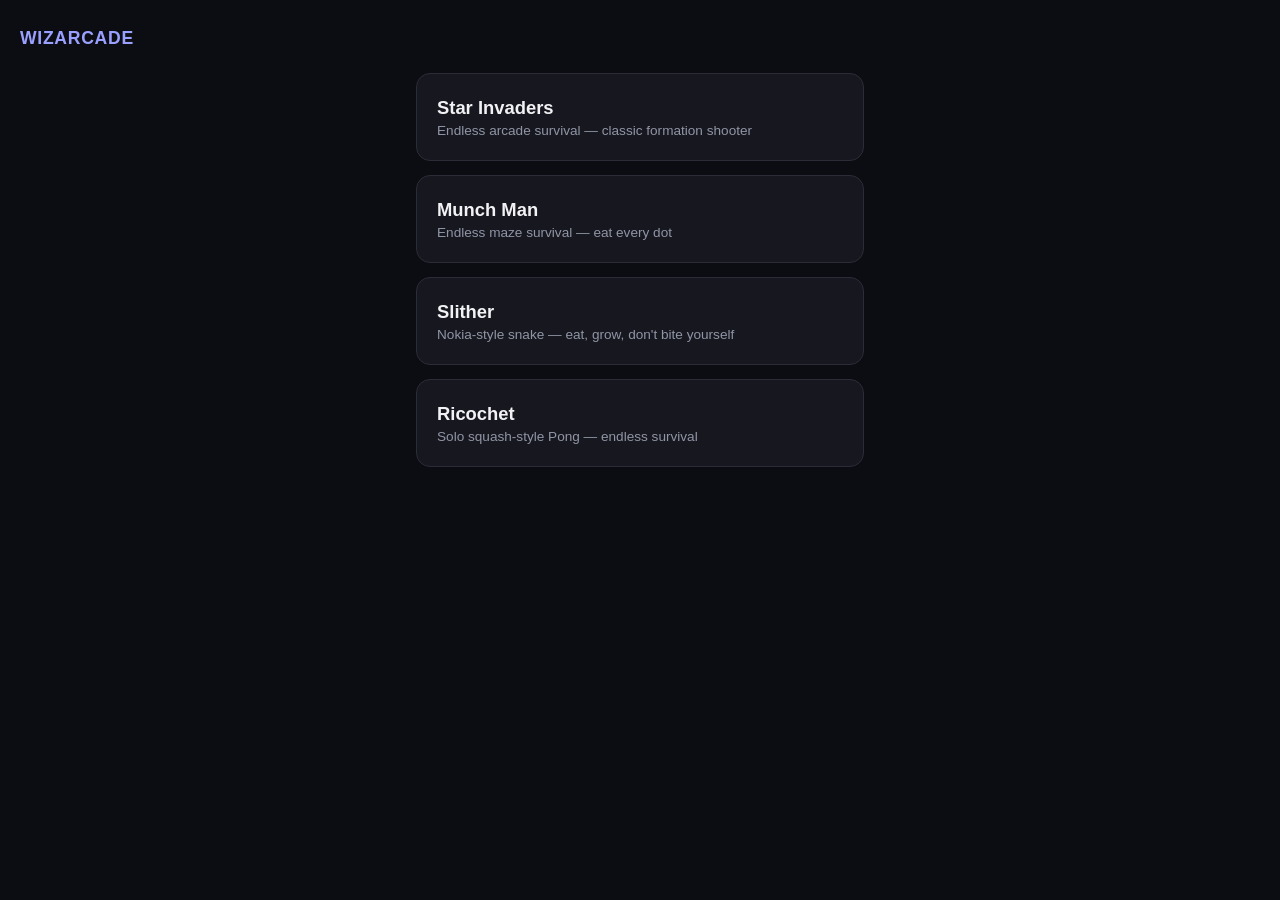
==== index.html @ e2623172 "Housekeeping" ====
<!DOCTYPE html>
<html lang="en">
<head>
<meta charset="UTF-8">
<meta name="viewport" content="width=device-width, initial-scale=1, maximum-scale=1, user-scalable=no, viewport-fit=cover">
<title>WizArcade</title>
<link rel="stylesheet" href="style.css">
</head>
<body>
  <header class="wordmark">WizArcade</header>

  <main class="tile-grid" id="tile-grid"></main>

  <script>
    // Add a new game by adding one entry here — no other markup changes needed.
    const GAMES = [
      {
        title: "Star Invaders",
        subtitle: "Endless arcade survival — classic formation shooter",
        href: "games/star-invaders/index.html"
      },
      {
        title: "Munch Man",
        subtitle: "Endless maze survival — eat every dot",
        href: "games/munch-man/index.html"
      },
      {
        title: "Slither",
        subtitle: "Nokia-style snake — eat, grow, don't bite yourself",
        href: "games/slither/index.html"
      },
      {
        title: "Ricochet",
        subtitle: "Solo squash-style Pong — endless survival",
        href: "games/ricochet/index.html"
      }
    ];

    const grid = document.getElementById("tile-grid");
    for (const game of GAMES) {
      const a = document.createElement("a");
      a.className = game.test ? "tile tile--test" : "tile";
      a.href = game.href;
      a.innerHTML = `
        <span class="tile-title">${game.title}</span>
        <span class="tile-subtitle">${game.subtitle}</span>
      `;
      grid.appendChild(a);
    }
  </script>
</body>
</html>
---- style.css ----
* {
  box-sizing: border-box;
}

html, body {
  margin: 0;
  padding: 0;
  min-height: 100%;
  background: #0c0d12;
  color: #f2f2f5;
  font-family: -apple-system, BlinkMacSystemFont, "Segoe UI", Roboto, Helvetica, Arial, sans-serif;
}

body {
  padding: env(safe-area-inset-top) env(safe-area-inset-right) env(safe-area-inset-bottom) env(safe-area-inset-left);
}

.wordmark {
  padding: 28px 20px 8px;
  font-size: 1.1rem;
  font-weight: 600;
  letter-spacing: 0.04em;
  color: #9aa0ff;
  text-transform: uppercase;
}

.tile-grid {
  display: grid;
  grid-template-columns: 1fr;
  gap: 14px;
  padding: 16px;
  max-width: 480px;
  margin: 0 auto;
}

.tile {
  display: flex;
  flex-direction: column;
  justify-content: center;
  gap: 4px;
  min-height: 88px;
  padding: 16px 20px;
  border-radius: 14px;
  background: #17181f;
  border: 1px solid #2a2c38;
  text-decoration: none;
  color: inherit;
  -webkit-tap-highlight-color: transparent;
  touch-action: manipulation;
}

.tile:active {
  background: #1f2130;
  border-color: #4a4dff;
}

.tile-title {
  font-size: 1.15rem;
  font-weight: 700;
}

.tile-subtitle {
  font-size: 0.85rem;
  color: #9095a5;
}
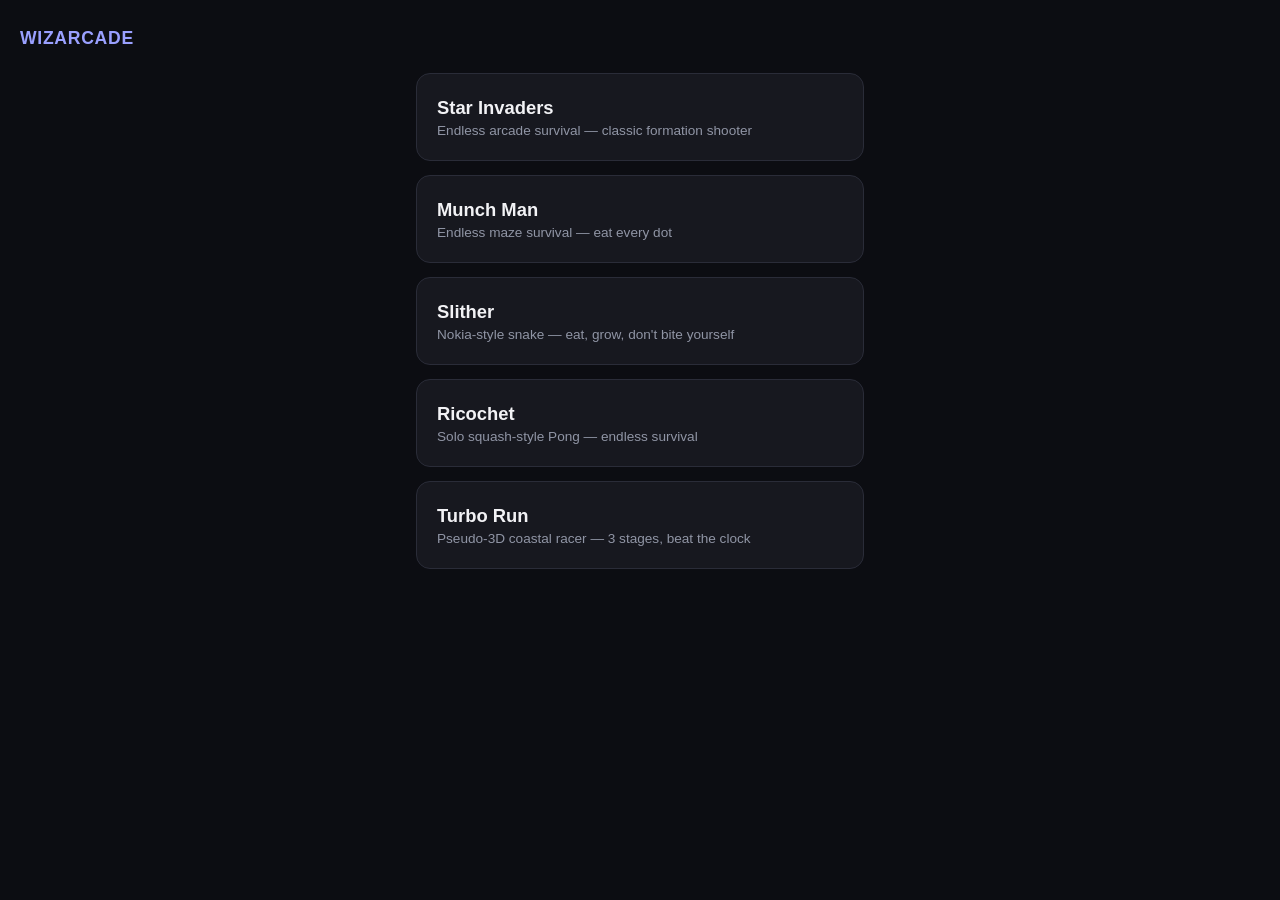
==== commit 959129f8: "Housekeeping" ====
--- a/index.html
+++ b/index.html
@@ -33,6 +33,11 @@
         title: "Ricochet",
         subtitle: "Solo squash-style Pong — endless survival",
         href: "games/ricochet/index.html"
+      },
+      {
+        title: "Turbo Run",
+        subtitle: "Pseudo-3D coastal racer — 3 stages, beat the clock",
+        href: "games/turbo-run/index.html"
       }
     ];
 
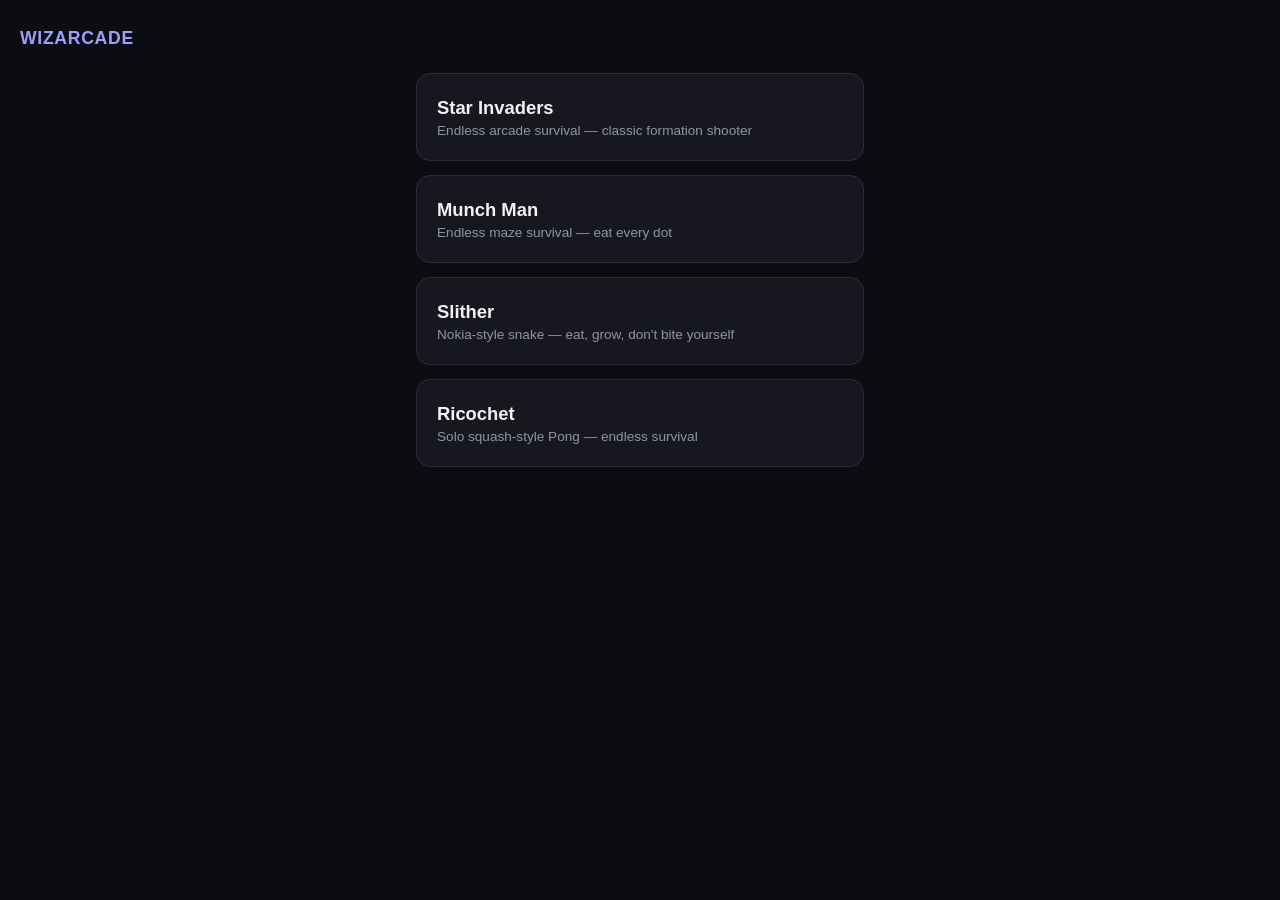
==== commit dcdb0ddb: "Housekeeping" ====
--- a/index.html
+++ b/index.html
@@ -33,11 +33,6 @@
         title: "Ricochet",
         subtitle: "Solo squash-style Pong — endless survival",
         href: "games/ricochet/index.html"
-      },
-      {
-        title: "Turbo Run",
-        subtitle: "Pseudo-3D coastal racer — 3 stages, beat the clock",
-        href: "games/turbo-run/index.html"
       }
     ];
 
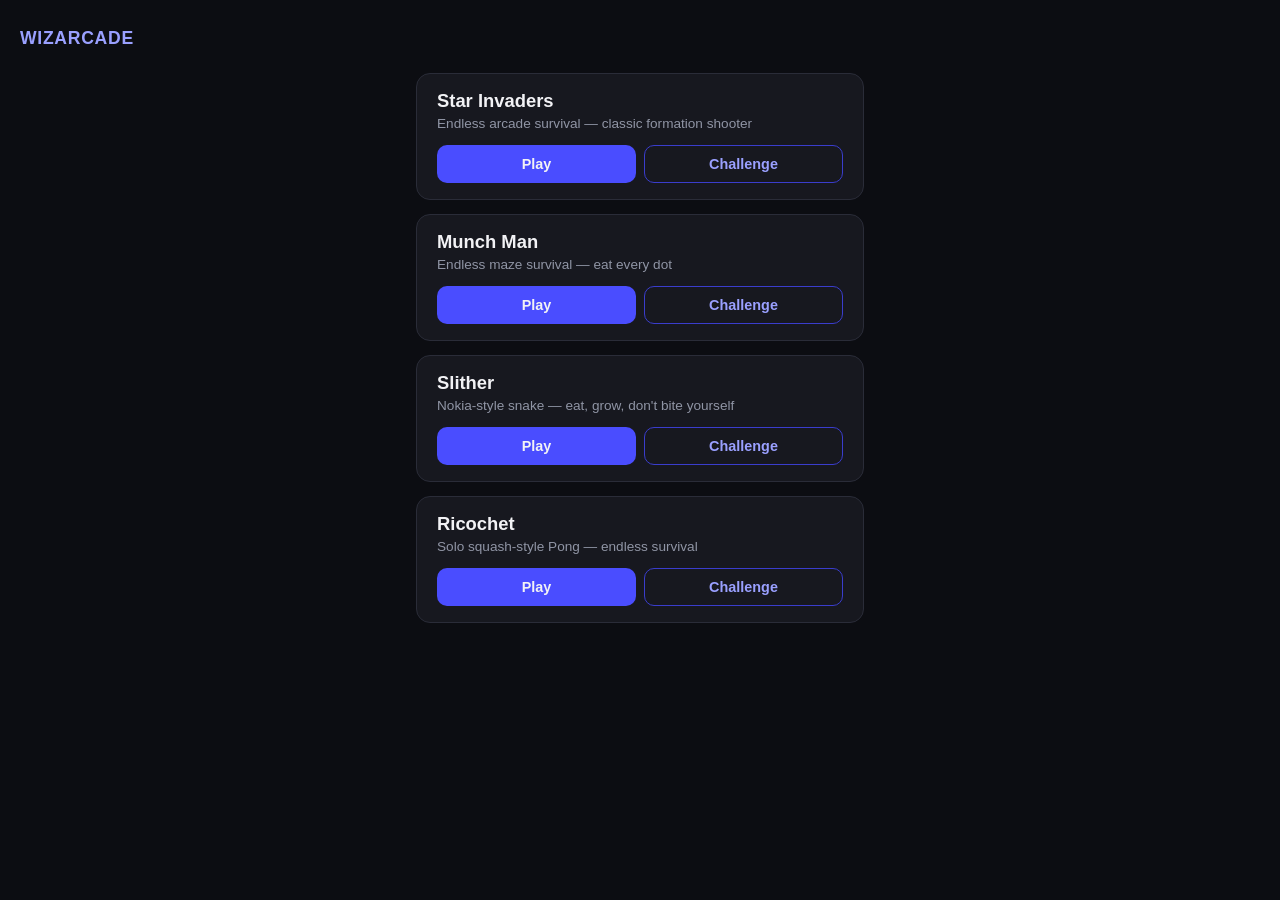
==== commit 27bc1802: "Add Challenge button to game cards with Discord webhook announcement Each tile now has Play + Challe" ====
--- a/index.html
+++ b/index.html
@@ -4,7 +4,7 @@
 <meta charset="UTF-8">
 <meta name="viewport" content="width=device-width, initial-scale=1, maximum-scale=1, user-scalable=no, viewport-fit=cover">
 <title>WizArcade</title>
-<link rel="stylesheet" href="style.css">
+<link rel="stylesheet" href="style.css?v=2">
 </head>
 <body>
   <header class="wordmark">WizArcade</header>
@@ -12,6 +12,11 @@
   <main class="tile-grid" id="tile-grid"></main>
 
   <script>
+    // Discord webhook for the "Challenge" button's fire-and-forget announcement.
+    // Create it in Discord: wiz-arcade channel → Edit Channel → Integrations →
+    // Webhooks → New Webhook → Copy Webhook URL, then paste it below.
+    const CHALLENGE_WEBHOOK_URL = "https://discordapp.com/api/webhooks/1526768840053227570/HiKzRRxW1dPnwQTEvMR4b59d7uFpFrnxXbPN5ZXPyjrOeFLLGlQDXr90_cuAp0ousdJ2";
+
     // Add a new game by adding one entry here — no other markup changes needed.
     const GAMES = [
       {
@@ -36,16 +41,88 @@
       }
     ];
 
+    async function sendChallenge(gameTitle, challenger, opponent) {
+      if (!CHALLENGE_WEBHOOK_URL) {
+        alert("Challenges aren't set up yet — no webhook URL configured.");
+        return;
+      }
+      try {
+        await fetch(CHALLENGE_WEBHOOK_URL, {
+          method: "POST",
+          headers: { "Content-Type": "application/json" },
+          body: JSON.stringify({
+            content: `**${challenger}** has challenged **${opponent}** to a game of **${gameTitle}**! 🎮`
+          })
+        });
+      } catch (err) {
+        // Fire-and-forget: no retry, no UI error state.
+      }
+    }
+
+    // Slug used to deep-link into a specific game's challenge form, e.g.
+    // index.html?challenge=ricochet — derived from the games/<slug>/ path.
+    function slugFor(game) {
+      const match = game.href.match(/games\/([^/]+)\//);
+      return match ? match[1] : game.title.toLowerCase().replace(/\s+/g, "-");
+    }
+
+    function openChallengeForm(tile) {
+      const form = tile.querySelector(".challenge-form");
+      form.hidden = false;
+      tile.querySelector(".challenge-name").focus();
+    }
+
     const grid = document.getElementById("tile-grid");
     for (const game of GAMES) {
-      const a = document.createElement("a");
-      a.className = game.test ? "tile tile--test" : "tile";
-      a.href = game.href;
-      a.innerHTML = `
+      const tile = document.createElement("div");
+      tile.className = game.test ? "tile tile--test" : "tile";
+      tile.dataset.slug = slugFor(game);
+      tile.innerHTML = `
         <span class="tile-title">${game.title}</span>
         <span class="tile-subtitle">${game.subtitle}</span>
+        <div class="tile-actions">
+          <a class="btn btn-play" href="${game.href}">Play</a>
+          <button type="button" class="btn btn-challenge">Challenge</button>
+        </div>
+        <form class="challenge-form" hidden>
+          <input type="text" class="challenge-name" placeholder="Your name" maxlength="40" required>
+          <input type="text" class="challenge-opponent" placeholder="Who are you challenging?" maxlength="40" required>
+          <button type="submit" class="btn btn-send">Send Challenge</button>
+        </form>
       `;
-      grid.appendChild(a);
+      grid.appendChild(tile);
+
+      const challengeBtn = tile.querySelector(".btn-challenge");
+      const form = tile.querySelector(".challenge-form");
+
+      challengeBtn.addEventListener("click", () => {
+        if (form.hidden) {
+          openChallengeForm(tile);
+        } else {
+          form.hidden = true;
+        }
+      });
+
+      form.addEventListener("submit", (e) => {
+        e.preventDefault();
+        const challenger = tile.querySelector(".challenge-name").value.trim();
+        const opponent = tile.querySelector(".challenge-opponent").value.trim();
+        if (!challenger || !opponent) return;
+        sendChallenge(game.title, challenger, opponent);
+        form.reset();
+        form.hidden = true;
+      });
+    }
+
+    // Deep link from Discord's "CHALLENGE" button: ?challenge=<game-slug>
+    // opens that game's challenge form directly instead of the picker view.
+    const requestedSlug = new URLSearchParams(location.search).get("challenge");
+    if (requestedSlug) {
+      const target = grid.querySelector(`.tile[data-slug="${CSS.escape(requestedSlug)}"]`);
+      if (target) {
+        openChallengeForm(target);
+        target.scrollIntoView({ behavior: "smooth", block: "center" });
+      }
     }
   </script>
 </body>
--- a/style.css
+++ b/style.css
@@ -43,15 +43,9 @@
   border-radius: 14px;
   background: #17181f;
   border: 1px solid #2a2c38;
-  text-decoration: none;
   color: inherit;
   -webkit-tap-highlight-color: transparent;
   touch-action: manipulation;
-}
-
-.tile:active {
-  background: #1f2130;
-  border-color: #4a4dff;
 }
 
 .tile-title {
@@ -64,3 +58,77 @@
   color: #9095a5;
 }
 
+.tile-actions {
+  display: flex;
+  gap: 8px;
+  margin-top: 10px;
+}
+
+.btn {
+  flex: 1;
+  border-radius: 10px;
+  padding: 10px 14px;
+  font-size: 0.9rem;
+  font-weight: 600;
+  text-align: center;
+  text-decoration: none;
+  border: 1px solid transparent;
+  cursor: pointer;
+  -webkit-tap-highlight-color: transparent;
+  touch-action: manipulation;
+}
+
+.btn-play {
+  background: #4a4dff;
+  color: #f2f2f5;
+}
+
+.btn-play:active {
+  background: #6062ff;
+}
+
+.btn-challenge {
+  background: transparent;
+  color: #9aa0ff;
+  border-color: #3a3dcc;
+}
+
+.btn-challenge:active {
+  background: #1f2130;
+  border-color: #4a4dff;
+}
+
+.challenge-form {
+  display: flex;
+  flex-direction: column;
+  gap: 8px;
+  margin-top: 10px;
+}
+
+.challenge-form[hidden] {
+  display: none;
+}
+
+.challenge-form input {
+  border-radius: 10px;
+  padding: 10px 12px;
+  font-size: 0.9rem;
+  background: #0c0d12;
+  border: 1px solid #2a2c38;
+  color: #f2f2f5;
+}
+
+.challenge-form input:focus {
+  outline: none;
+  border-color: #4a4dff;
+}
+
+.btn-send {
+  background: #2a2c38;
+  color: #f2f2f5;
+}
+
+.btn-send:active {
+  background: #34364a;
+}
+
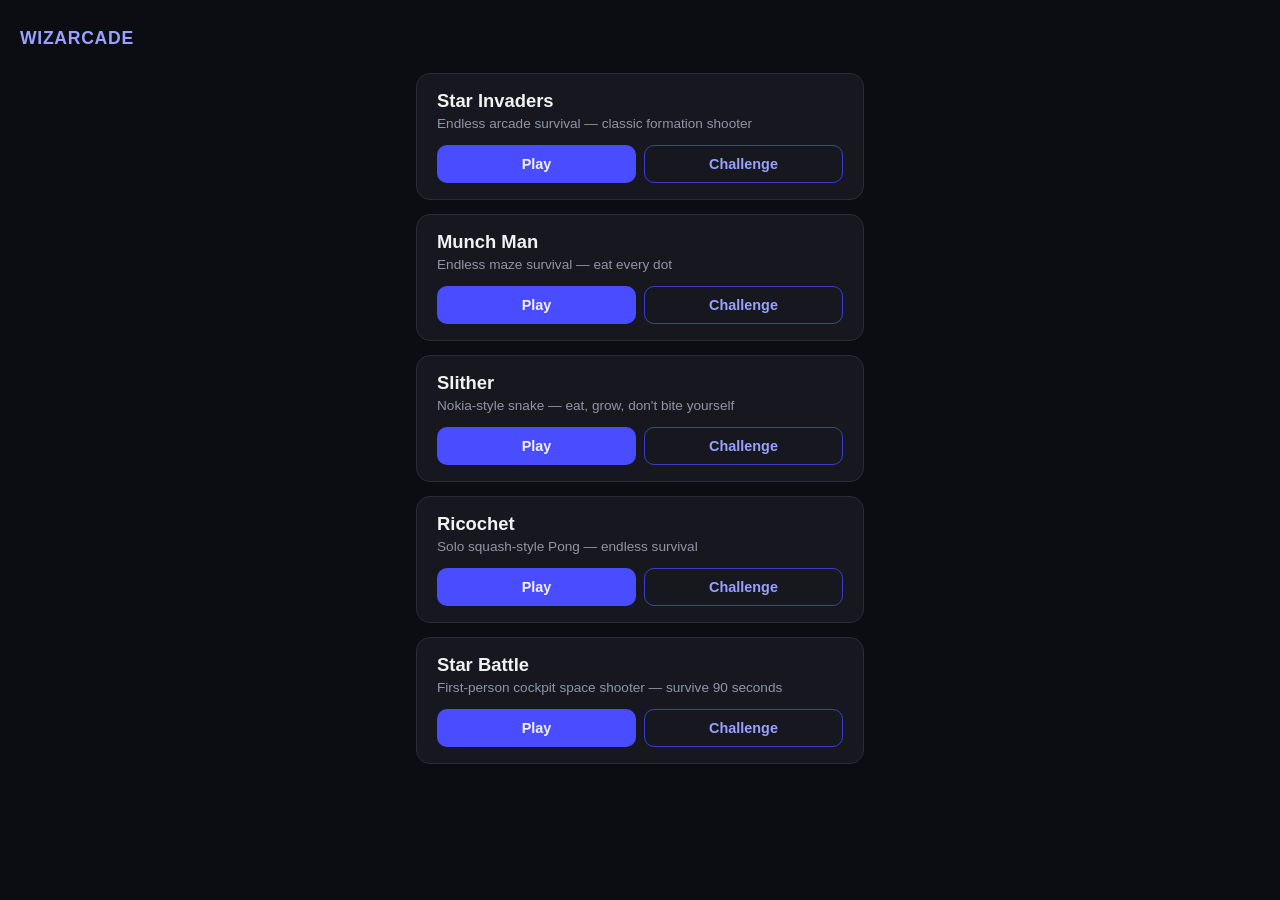
==== commit 7a6f07a1: "Add Star Battle to the arcade picker Game files were already built and deployed but never wired into" ====
--- a/index.html
+++ b/index.html
@@ -38,6 +38,11 @@
         title: "Ricochet",
         subtitle: "Solo squash-style Pong — endless survival",
         href: "games/ricochet/index.html"
+      },
+      {
+        title: "Star Battle",
+        subtitle: "First-person cockpit space shooter — survive 90 seconds",
+        href: "games/star-battle/index.html"
       }
     ];
 
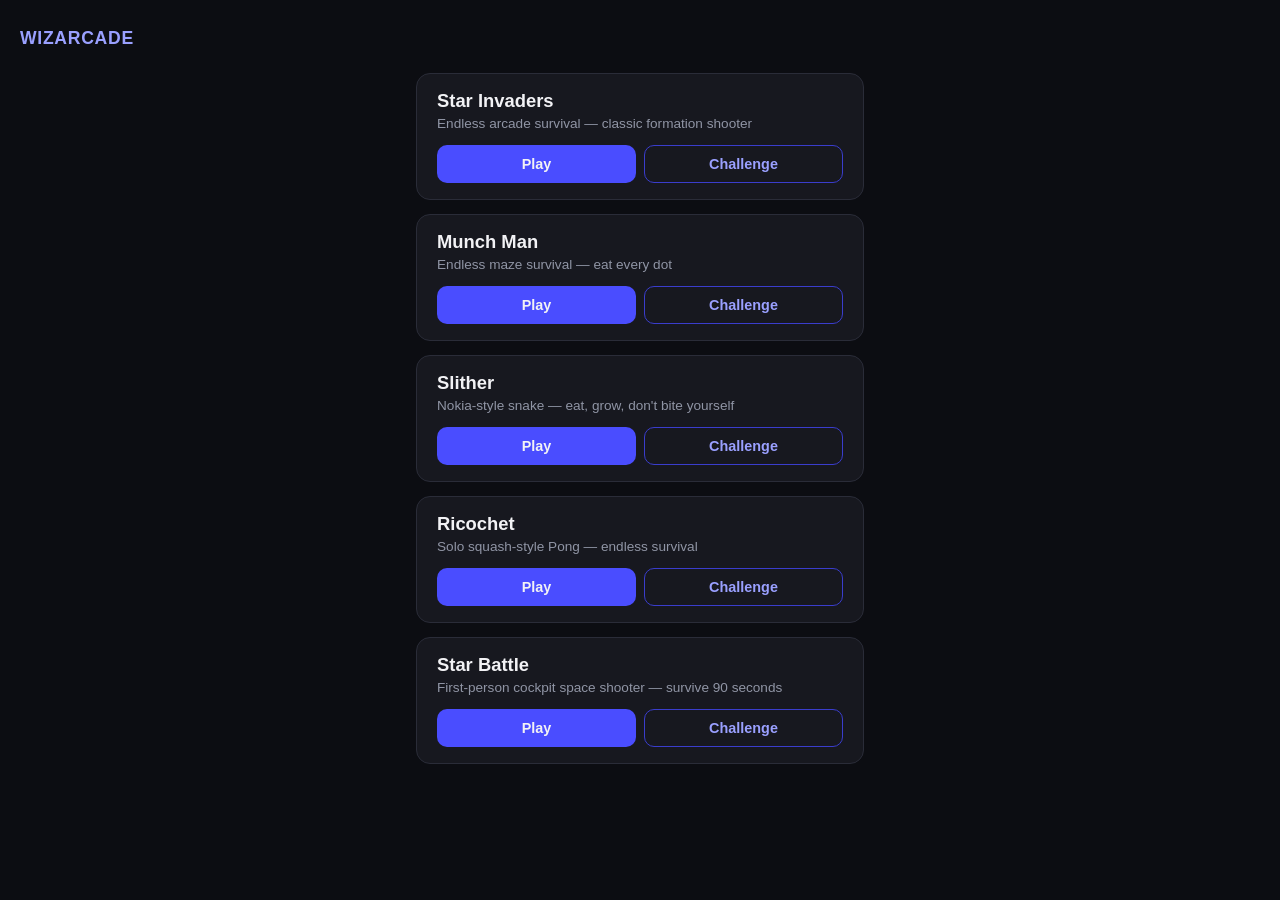
==== commit 5941a01d: "Redirect Challenge post to a dedicated webhook/channel Challenge messages now post to a new webhook " ====
--- a/index.html
+++ b/index.html
@@ -13,9 +13,10 @@
 
   <script>
     // Discord webhook for the "Challenge" button's fire-and-forget announcement.
-    // Create it in Discord: wiz-arcade channel → Edit Channel → Integrations →
-    // Webhooks → New Webhook → Copy Webhook URL, then paste it below.
-    const CHALLENGE_WEBHOOK_URL = "https://discordapp.com/api/webhooks/1526768840053227570/HiKzRRxW1dPnwQTEvMR4b59d7uFpFrnxXbPN5ZXPyjrOeFLLGlQDXr90_cuAp0ousdJ2";
+    // Posts to #wiz-arcade-screen-shots-and-chatter (channel id 1529569338254819398) —
+    // a dedicated webhook, separate from the one used for game-build announcements
+    // in #wiz-arcade, so this can be redirected without touching that channel.
+    const CHALLENGE_WEBHOOK_URL = "https://discord.com/api/webhooks/1529574996698202172/q89F5ELjYNayL61hYJVJ-7KN_xJo6cv-GtQtcPgiivgfGs50TUhEHV75qud8U1UW96fj";
 
     // Add a new game by adding one entry here — no other markup changes needed.
     const GAMES = [
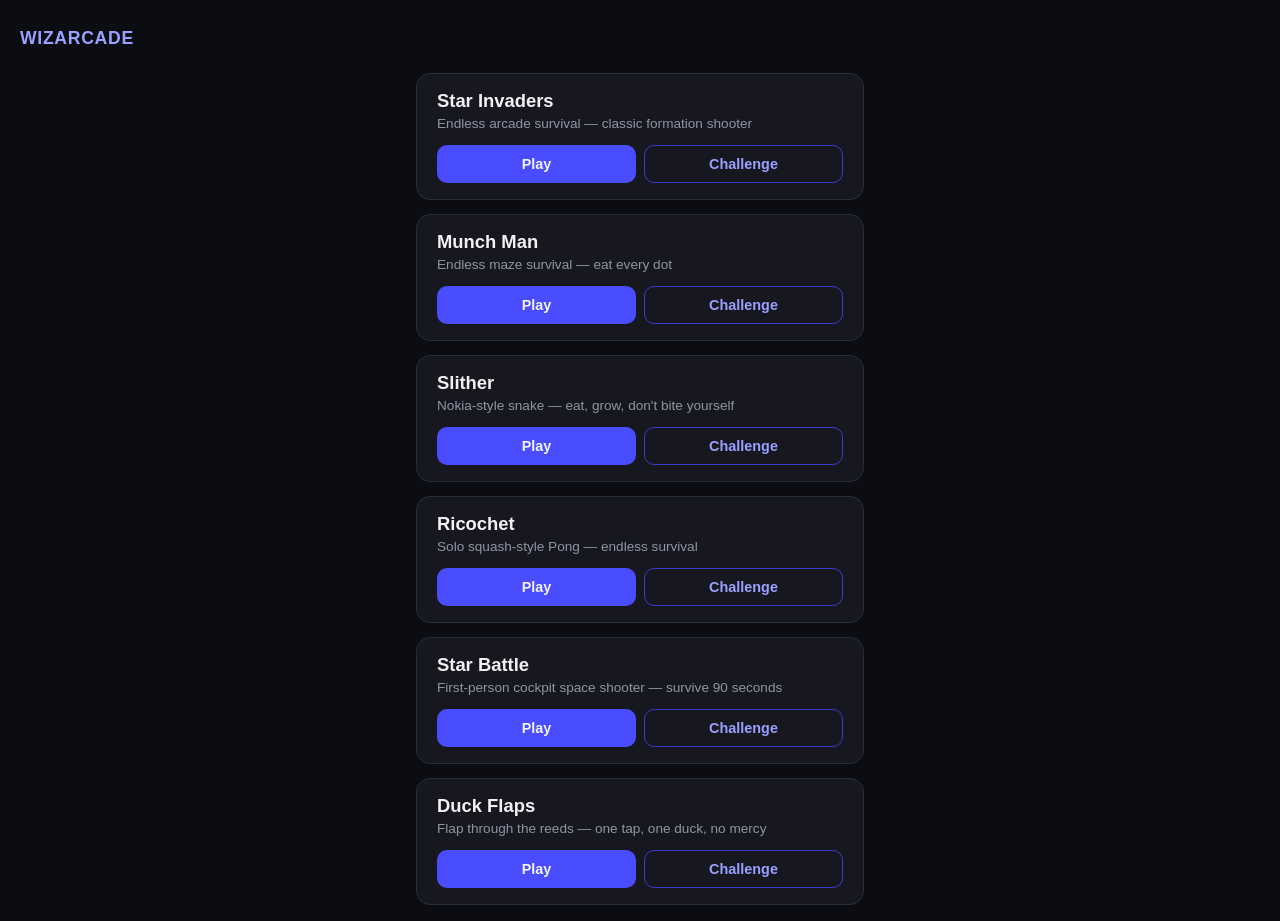
==== commit e53e1042: "Add Duck Flaps to the arcade Flappy-Bird-style tap-to-flap game, matching Ricochet's Phaser architec" ====
--- a/index.html
+++ b/index.html
@@ -44,6 +44,11 @@
         title: "Star Battle",
         subtitle: "First-person cockpit space shooter — survive 90 seconds",
         href: "games/star-battle/index.html"
+      },
+      {
+        title: "Duck Flaps",
+        subtitle: "Flap through the reeds — one tap, one duck, no mercy",
+        href: "games/duck-flaps/index.html"
       }
     ];
 
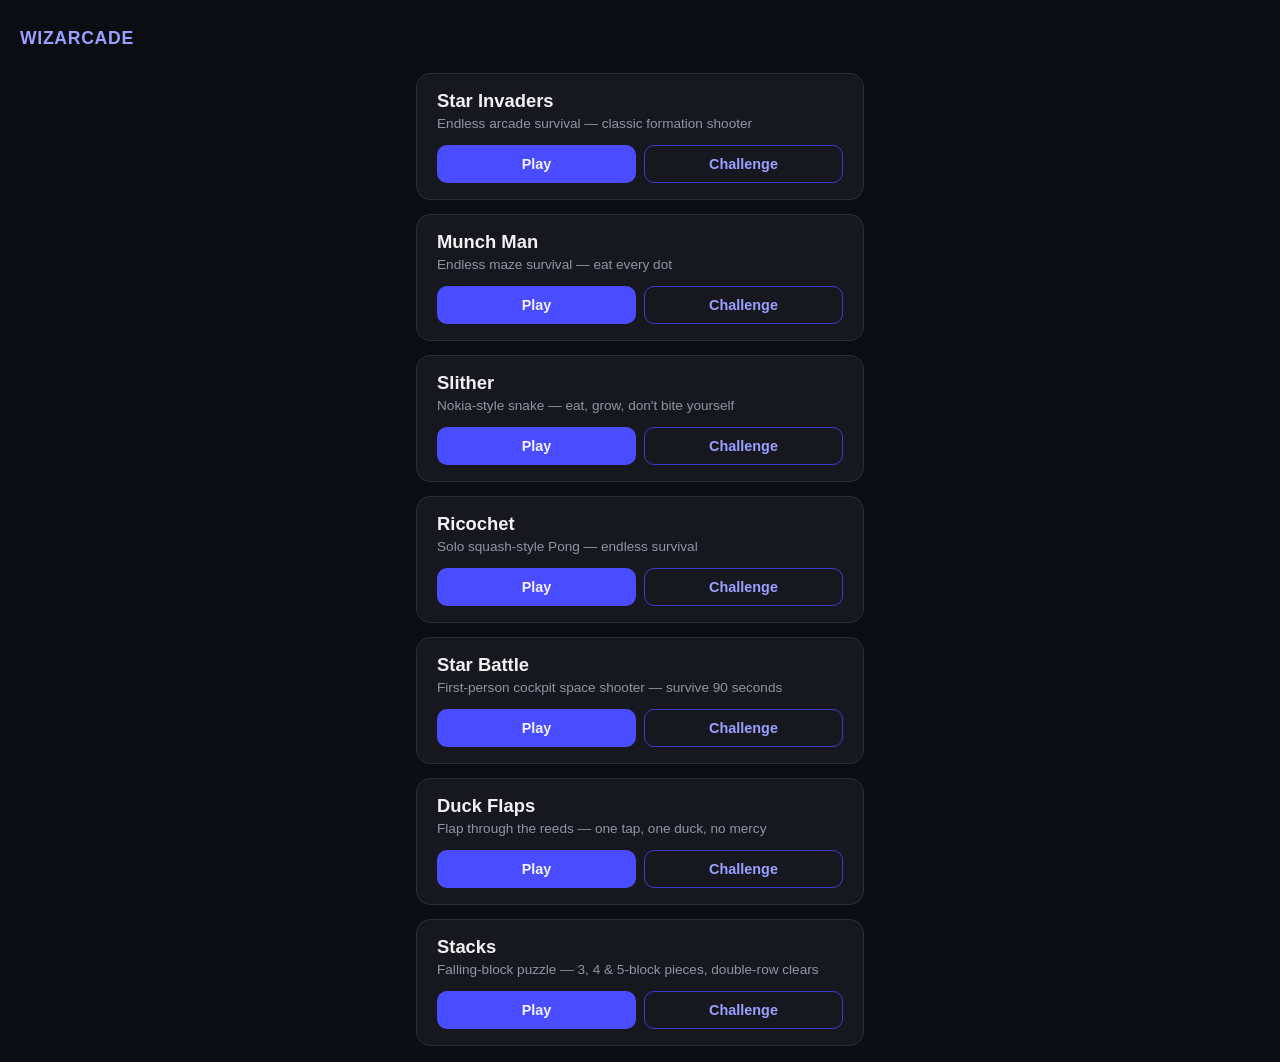
==== commit 019554bc: "Add Stacks (falling-block puzzle) with sound and background music Trominoes/tetrominoes/pentominoes," ====
--- a/index.html
+++ b/index.html
@@ -49,6 +49,11 @@
         title: "Duck Flaps",
         subtitle: "Flap through the reeds — one tap, one duck, no mercy",
         href: "games/duck-flaps/index.html"
+      },
+      {
+        title: "Stacks",
+        subtitle: "Falling-block puzzle — 3, 4 & 5-block pieces, double-row clears",
+        href: "games/stacks/index.html"
       }
     ];
 
